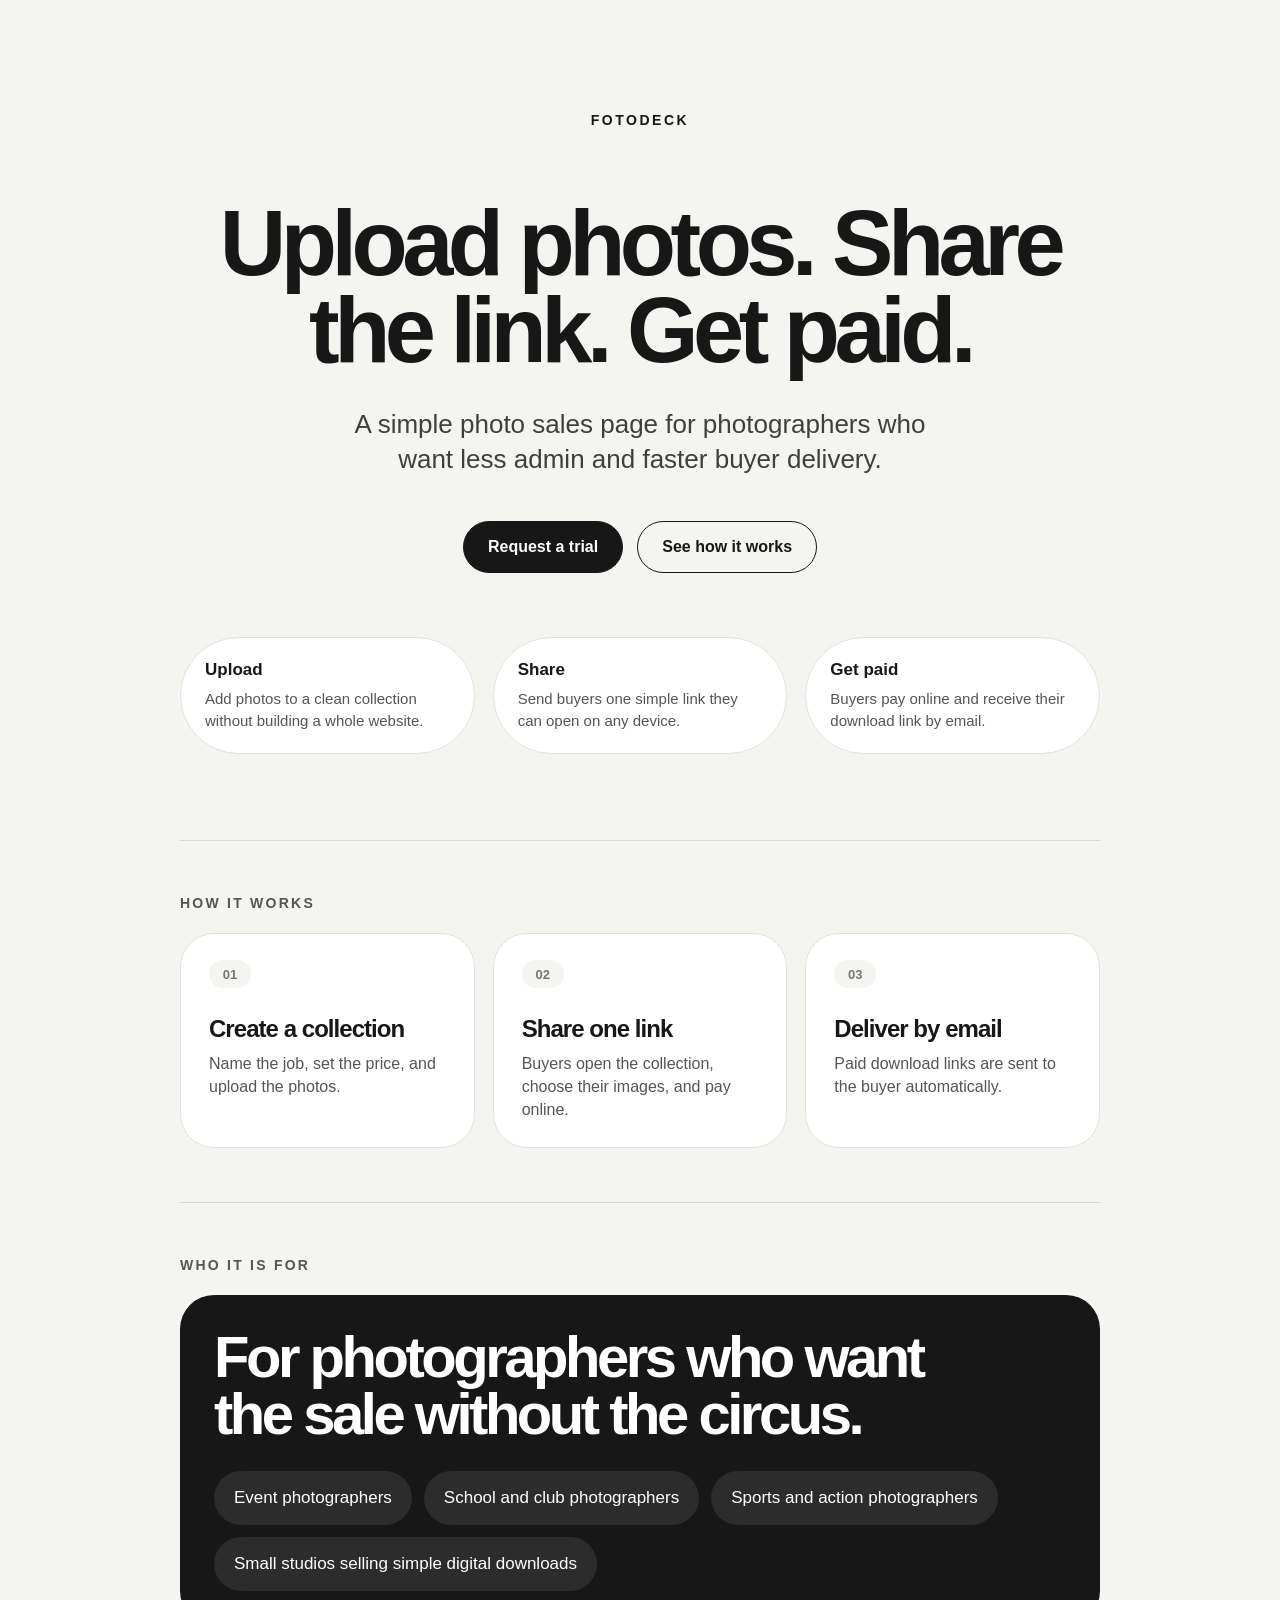
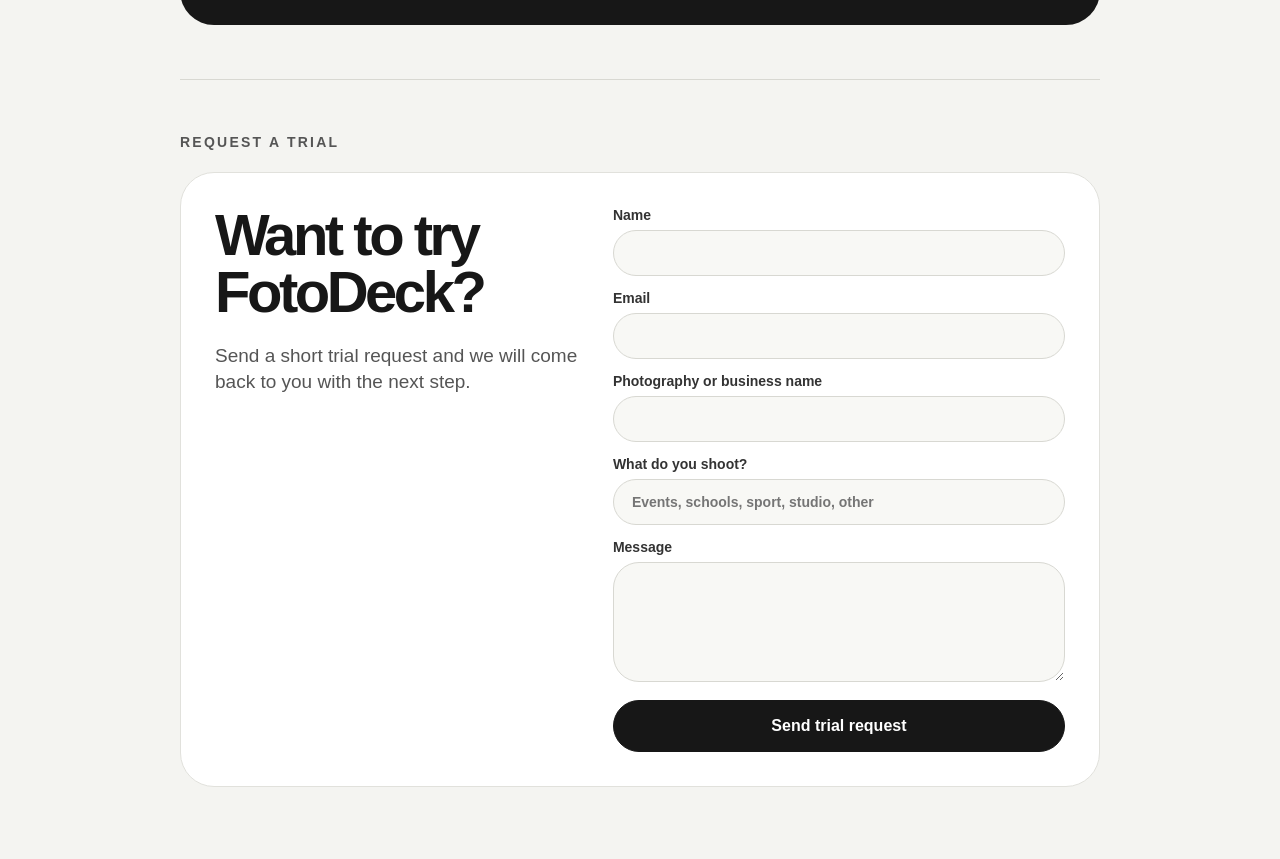
==== index.html @ 97295bd5 "Add trial request form handler" ====
<!-- START FOTODECK COMMERCIAL INDEX -->
<!DOCTYPE html>
<html lang="en">
<head>
  <meta charset="UTF-8">
  <meta name="viewport" content="width=device-width, initial-scale=1.0">
  <title>FotoDeck Commercial</title>
  <link rel="stylesheet" href="styles.css">
</head>
<body>
  <main class="page">
    <section class="hero">
      <p class="brand">FOTODECK</p>

      <h1>Upload photos. Share the link. Get paid.</h1>

      <p class="subline">
        A simple photo sales page for photographers who want less admin and faster buyer delivery.
      </p>

      <div class="actions">
        <a class="button" href="#trial">Request a trial</a>
        <a class="button secondary" href="#how">See how it works</a>
      </div>

      <div class="proof">
        <div class="proof-card">
          <strong>Upload</strong>
          <span>Add photos to a clean collection without building a whole website.</span>
        </div>

        <div class="proof-card">
          <strong>Share</strong>
          <span>Send buyers one simple link they can open on any device.</span>
        </div>

        <div class="proof-card">
          <strong>Get paid</strong>
          <span>Buyers pay online and receive their download link by email.</span>
        </div>
      </div>
    </section>

    <section class="how" id="how">
      <p class="section-label">How it works</p>

      <div class="steps">
        <div class="step">
          <span>01</span>
          <h2>Create a collection</h2>
          <p>Name the job, set the price, and upload the photos.</p>
        </div>

        <div class="step">
          <span>02</span>
          <h2>Share one link</h2>
          <p>Buyers open the collection, choose their images, and pay online.</p>
        </div>

        <div class="step">
          <span>03</span>
          <h2>Deliver by email</h2>
          <p>Paid download links are sent to the buyer automatically.</p>
        </div>
      </div>
    </section>

    <section class="fit">
      <p class="section-label">Who it is for</p>

      <div class="fit-panel">
        <h2>For photographers who want the sale without the circus.</h2>

        <div class="fit-list">
          <p>Event photographers</p>
          <p>School and club photographers</p>
          <p>Sports and action photographers</p>
          <p>Small studios selling simple digital downloads</p>
        </div>
      </div>
    </section>

    <section class="trial" id="trial">
      <p class="section-label">Request a trial</p>

      <div class="trial-panel">
        <div class="trial-copy">
          <h2>Want to try FotoDeck?</h2>
          <p>
            Send a short trial request and we will come back to you with the next step.
          </p>
        </div>

        <form class="trial-form" action="/api/trial" method="post">
          <label>
            Name
            <input type="text" name="name" required>
          </label>

          <label>
            Email
            <input type="email" name="email" required>
          </label>

          <label>
            Photography or business name
            <input type="text" name="business">
          </label>

          <label>
            What do you shoot?
            <input type="text" name="shoots" placeholder="Events, schools, sport, studio, other">
          </label>

          <label>
            Message
            <textarea name="message" rows="4"></textarea>
          </label>

          <button type="submit">Send trial request</button>
        </form>
      </div>
    </section>
  </main>
</body>
</html>
<!-- END FOTODECK COMMERCIAL INDEX -->
---- styles.css ----
/* START FOTODECK COMMERCIAL STYLES */

* {
  box-sizing: border-box;
}

html {
  margin: 0;
  padding: 0;
  background: #f4f4f1;
  scroll-behavior: smooth;
}

body {
  margin: 0;
  min-height: 100vh;
  font-family: Arial, Helvetica, sans-serif;
  background: #f4f4f1;
  color: #171717;
}

.page {
  min-height: 100vh;
  padding: 48px 24px 72px;
}

.hero {
  width: 100%;
  max-width: 920px;
  margin: 0 auto;
  text-align: center;
  padding: 64px 0 86px;
}

.brand {
  margin: 0 0 72px;
  font-size: 14px;
  font-weight: 700;
  letter-spacing: 0.18em;
  text-transform: uppercase;
}

h1 {
  margin: 0;
  font-size: clamp(48px, 8vw, 92px);
  line-height: 0.95;
  font-weight: 700;
  letter-spacing: -0.06em;
}

.subline {
  max-width: 620px;
  margin: 32px auto 0;
  font-size: clamp(19px, 2.5vw, 26px);
  line-height: 1.35;
  color: #3f3f3f;
}

.actions {
  margin-top: 44px;
  display: flex;
  justify-content: center;
  gap: 14px;
  flex-wrap: wrap;
}

.button {
  display: inline-flex;
  align-items: center;
  justify-content: center;
  min-height: 52px;
  padding: 0 24px;
  border-radius: 999px;
  border: 1px solid #171717;
  background: #171717;
  color: #ffffff;
  font-size: 16px;
  font-weight: 700;
  text-decoration: none;
}

.button.secondary {
  background: transparent;
  color: #171717;
}

.proof {
  margin-top: 64px;
  display: grid;
  grid-template-columns: repeat(3, 1fr);
  gap: 18px;
  text-align: left;
}

.proof-card {
  padding: 22px 24px;
  border-radius: 999px;
  background: #ffffff;
  border: 1px solid #e1e1dc;
}

.proof-card strong {
  display: block;
  margin-bottom: 8px;
  font-size: 17px;
}

.proof-card span {
  display: block;
  font-size: 15px;
  line-height: 1.45;
  color: #555555;
}

.how,
.fit,
.trial {
  width: 100%;
  max-width: 920px;
  margin: 0 auto;
  padding: 54px 0 0;
  border-top: 1px solid #d8d8d2;
}

.fit,
.trial {
  margin-top: 54px;
}

.section-label {
  margin: 0 0 22px;
  font-size: 14px;
  font-weight: 700;
  letter-spacing: 0.16em;
  text-transform: uppercase;
  color: #555555;
}

.steps {
  display: grid;
  grid-template-columns: repeat(3, 1fr);
  gap: 18px;
}

.step {
  padding: 26px 28px;
  border-radius: 34px;
  background: #ffffff;
  border: 1px solid #e1e1dc;
}

.step span {
  display: inline-flex;
  align-items: center;
  justify-content: center;
  min-width: 42px;
  height: 28px;
  margin-bottom: 28px;
  border-radius: 999px;
  background: #f4f4f1;
  font-size: 13px;
  font-weight: 700;
  color: #777777;
}

.step h2 {
  margin: 0 0 10px;
  font-size: 24px;
  line-height: 1.05;
  letter-spacing: -0.04em;
}

.step p {
  margin: 0;
  font-size: 16px;
  line-height: 1.45;
  color: #555555;
}

.fit-panel {
  padding: 34px;
  border-radius: 34px;
  background: #171717;
  color: #ffffff;
}

.fit-panel h2 {
  max-width: 720px;
  margin: 0 0 28px;
  font-size: clamp(34px, 5vw, 58px);
  line-height: 0.98;
  letter-spacing: -0.06em;
}

.fit-list {
  display: flex;
  flex-wrap: wrap;
  gap: 12px;
}

.fit-list p {
  margin: 0;
  padding: 16px 20px;
  border-radius: 999px;
  background: rgba(255, 255, 255, 0.09);
  font-size: 17px;
  line-height: 1.3;
}

.trial-panel {
  display: grid;
  grid-template-columns: 0.9fr 1.1fr;
  gap: 28px;
  padding: 34px;
  border-radius: 34px;
  background: #ffffff;
  border: 1px solid #e1e1dc;
}

.trial-copy h2 {
  margin: 0;
  font-size: clamp(34px, 5vw, 58px);
  line-height: 0.98;
  letter-spacing: -0.06em;
}

.trial-copy p {
  margin: 22px 0 0;
  font-size: 19px;
  line-height: 1.4;
  color: #555555;
}

.trial-form {
  display: grid;
  gap: 14px;
}

.trial-form label {
  display: grid;
  gap: 7px;
  font-size: 14px;
  font-weight: 700;
  color: #333333;
}

.trial-form input,
.trial-form textarea {
  width: 100%;
  border: 1px solid #d8d8d2;
  border-radius: 999px;
  padding: 14px 18px;
  font: inherit;
  background: #f8f8f5;
  color: #171717;
}

.trial-form textarea {
  min-height: 120px;
  border-radius: 26px;
  resize: vertical;
}

.trial-form button {
  min-height: 52px;
  margin-top: 4px;
  border: 1px solid #171717;
  border-radius: 999px;
  background: #171717;
  color: #ffffff;
  font: inherit;
  font-size: 16px;
  font-weight: 700;
  cursor: pointer;
}

@media (max-width: 760px) {
  .page {
    padding: 34px 18px 54px;
  }

  .hero {
    text-align: left;
    padding: 28px 0 58px;
  }

  .brand {
    margin-bottom: 64px;
  }

  .subline {
    margin-left: 0;
    margin-right: 0;
  }

  .actions {
    justify-content: flex-start;
  }

  .button {
    width: 100%;
  }

  .proof {
    grid-template-columns: 1fr;
    margin-top: 42px;
  }

  .proof-card {
    border-radius: 30px;
  }

  .how,
  .fit,
  .trial {
    padding-top: 40px;
  }

  .fit,
  .trial {
    margin-top: 40px;
  }

  .steps,
  .trial-panel {
    grid-template-columns: 1fr;
  }

  .fit-panel,
  .trial-panel {
    padding: 26px;
  }
}

/* END FOTODECK COMMERCIAL STYLES */
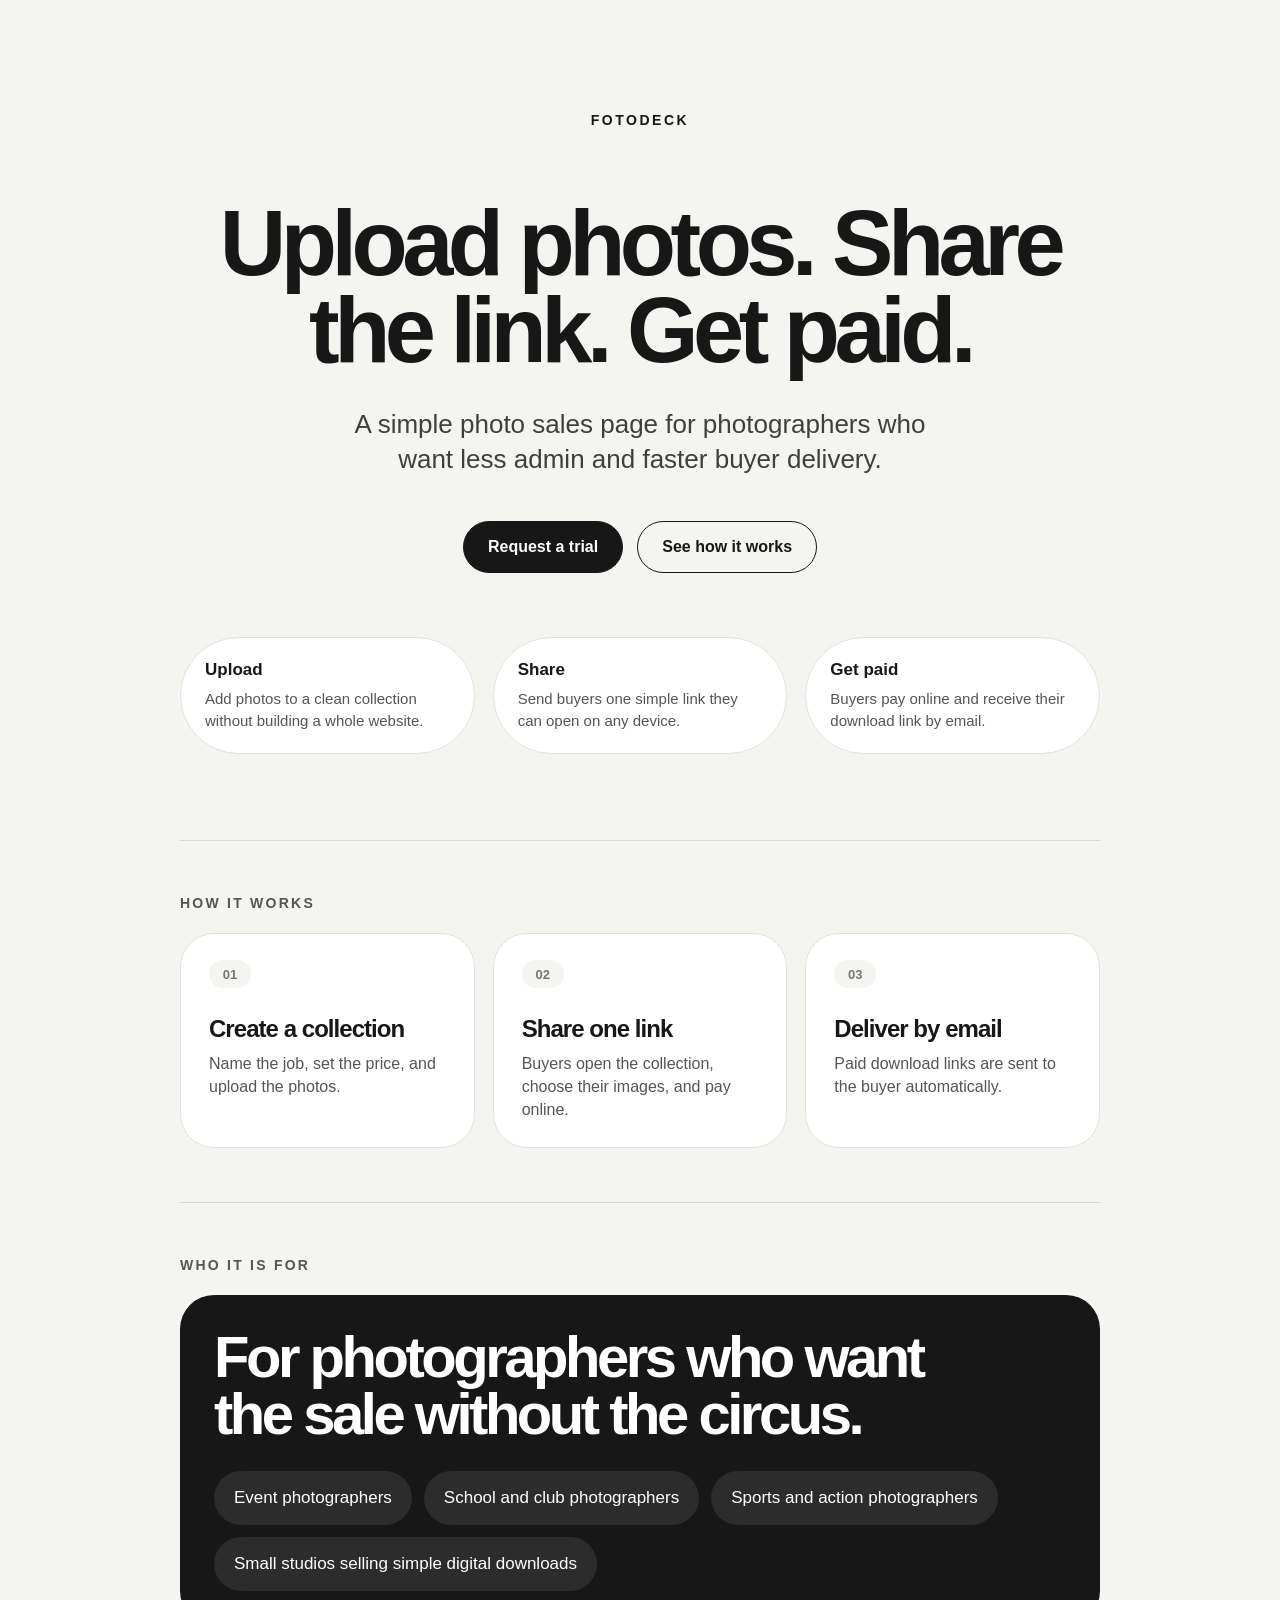
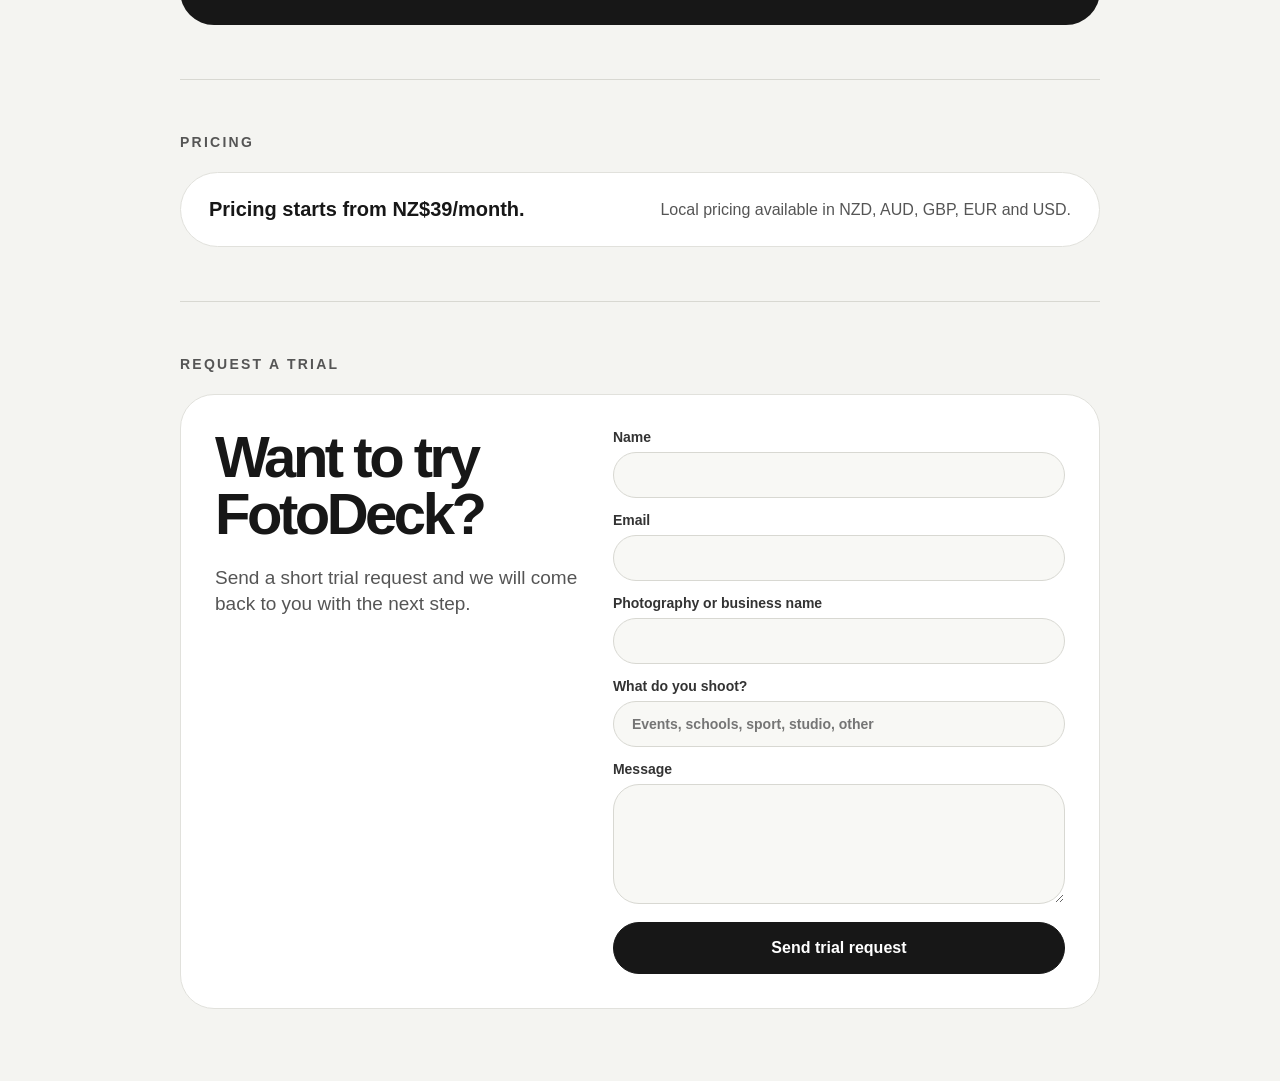
==== commit f0e26b32: "Add simple pricing line" ====
--- a/index.html
+++ b/index.html
@@ -80,6 +80,15 @@
       </div>
     </section>
 
+    <section class="pricing">
+      <p class="section-label">Pricing</p>
+
+      <div class="pricing-pill">
+        <strong>Pricing starts from NZ$39/month.</strong>
+        <span>Local pricing available in NZD, AUD, GBP, EUR and USD.</span>
+      </div>
+    </section>
+
     <section class="trial" id="trial">
       <p class="section-label">Request a trial</p>
 
--- a/styles.css
+++ b/styles.css
@@ -114,6 +114,7 @@
 
 .how,
 .fit,
+.pricing,
 .trial {
   width: 100%;
   max-width: 920px;
@@ -123,6 +124,7 @@
 }
 
 .fit,
+.pricing,
 .trial {
   margin-top: 54px;
 }
@@ -207,6 +209,29 @@
   line-height: 1.3;
 }
 
+.pricing-pill {
+  display: flex;
+  align-items: center;
+  justify-content: space-between;
+  gap: 18px;
+  padding: 24px 28px;
+  border-radius: 999px;
+  background: #ffffff;
+  border: 1px solid #e1e1dc;
+}
+
+.pricing-pill strong {
+  font-size: 20px;
+  line-height: 1.25;
+}
+
+.pricing-pill span {
+  font-size: 16px;
+  line-height: 1.35;
+  color: #555555;
+  text-align: right;
+}
+
 .trial-panel {
   display: grid;
   grid-template-columns: 0.9fr 1.1fr;
@@ -312,11 +337,13 @@
 
   .how,
   .fit,
+  .pricing,
   .trial {
     padding-top: 40px;
   }
 
   .fit,
+  .pricing,
   .trial {
     margin-top: 40px;
   }
@@ -330,6 +357,16 @@
   .trial-panel {
     padding: 26px;
   }
+
+  .pricing-pill {
+    align-items: flex-start;
+    flex-direction: column;
+    border-radius: 30px;
+  }
+
+  .pricing-pill span {
+    text-align: left;
+  }
 }
 
 /* END FOTODECK COMMERCIAL STYLES */
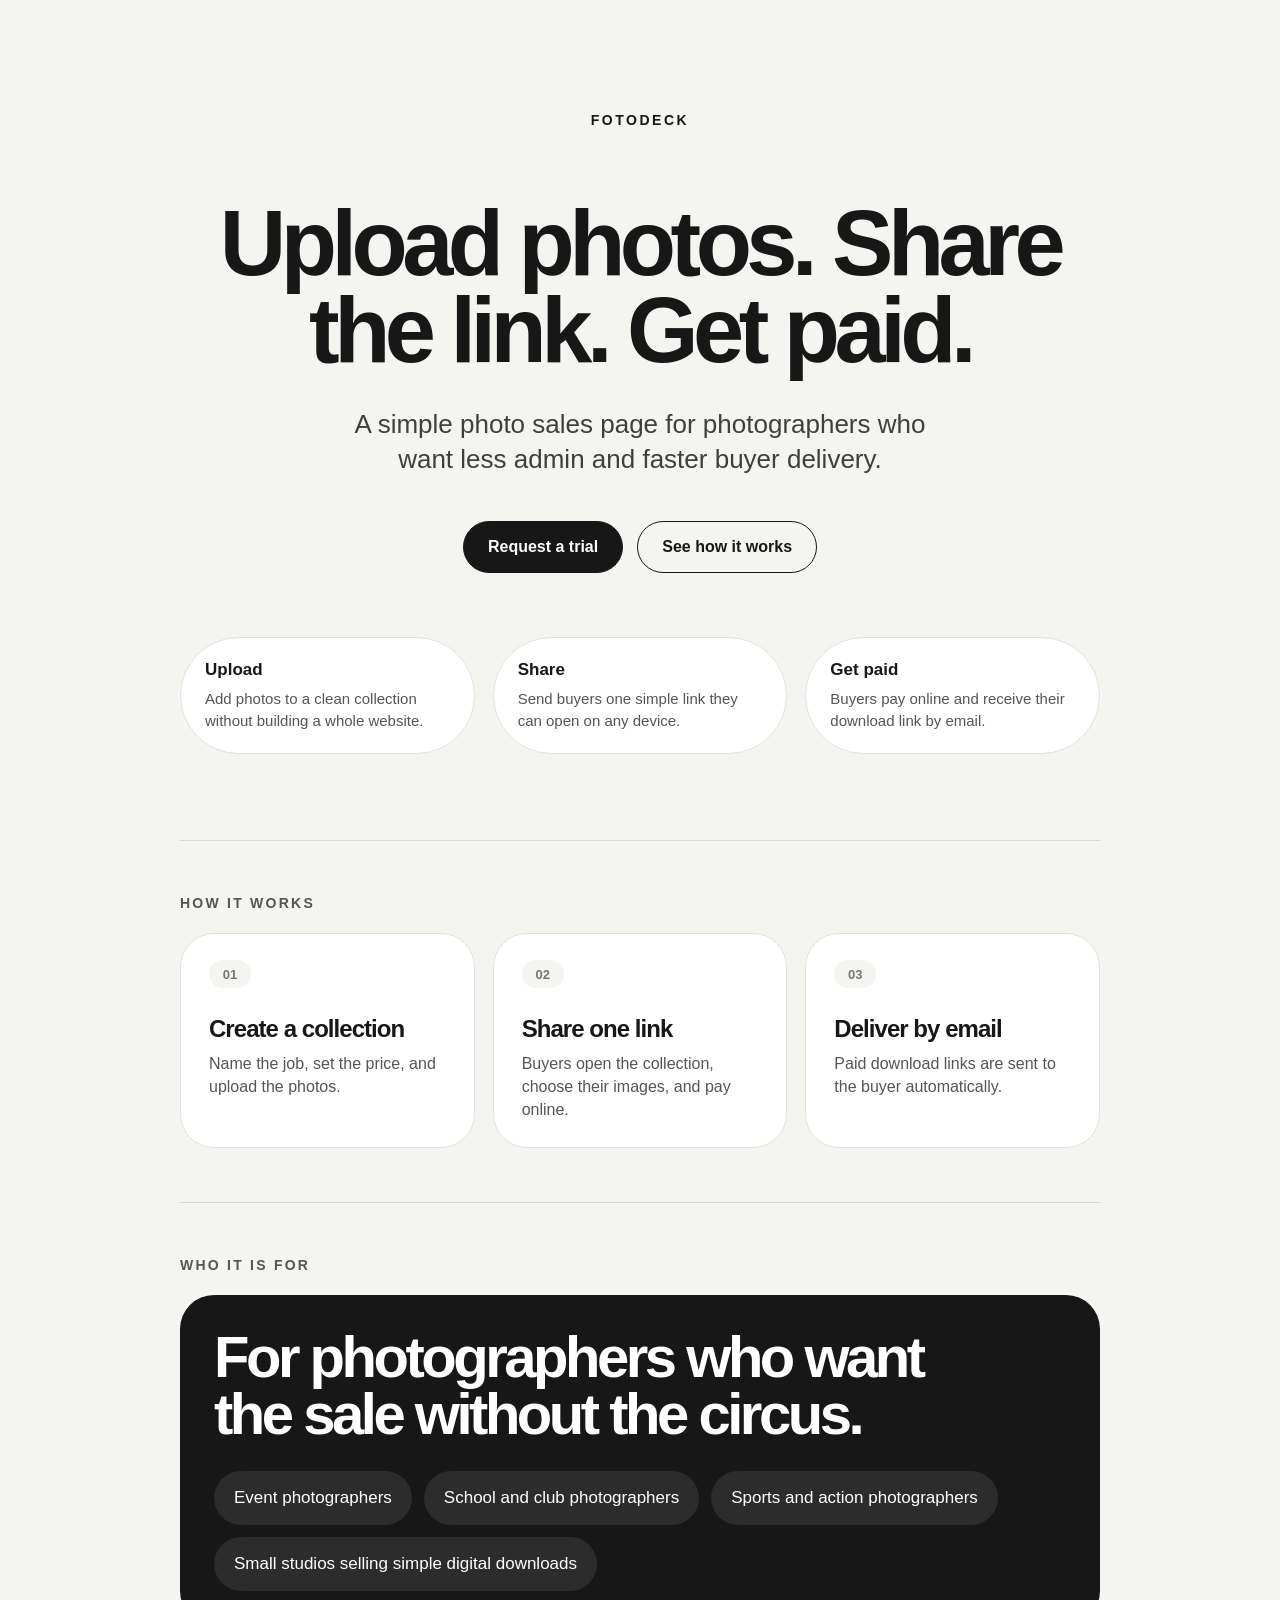
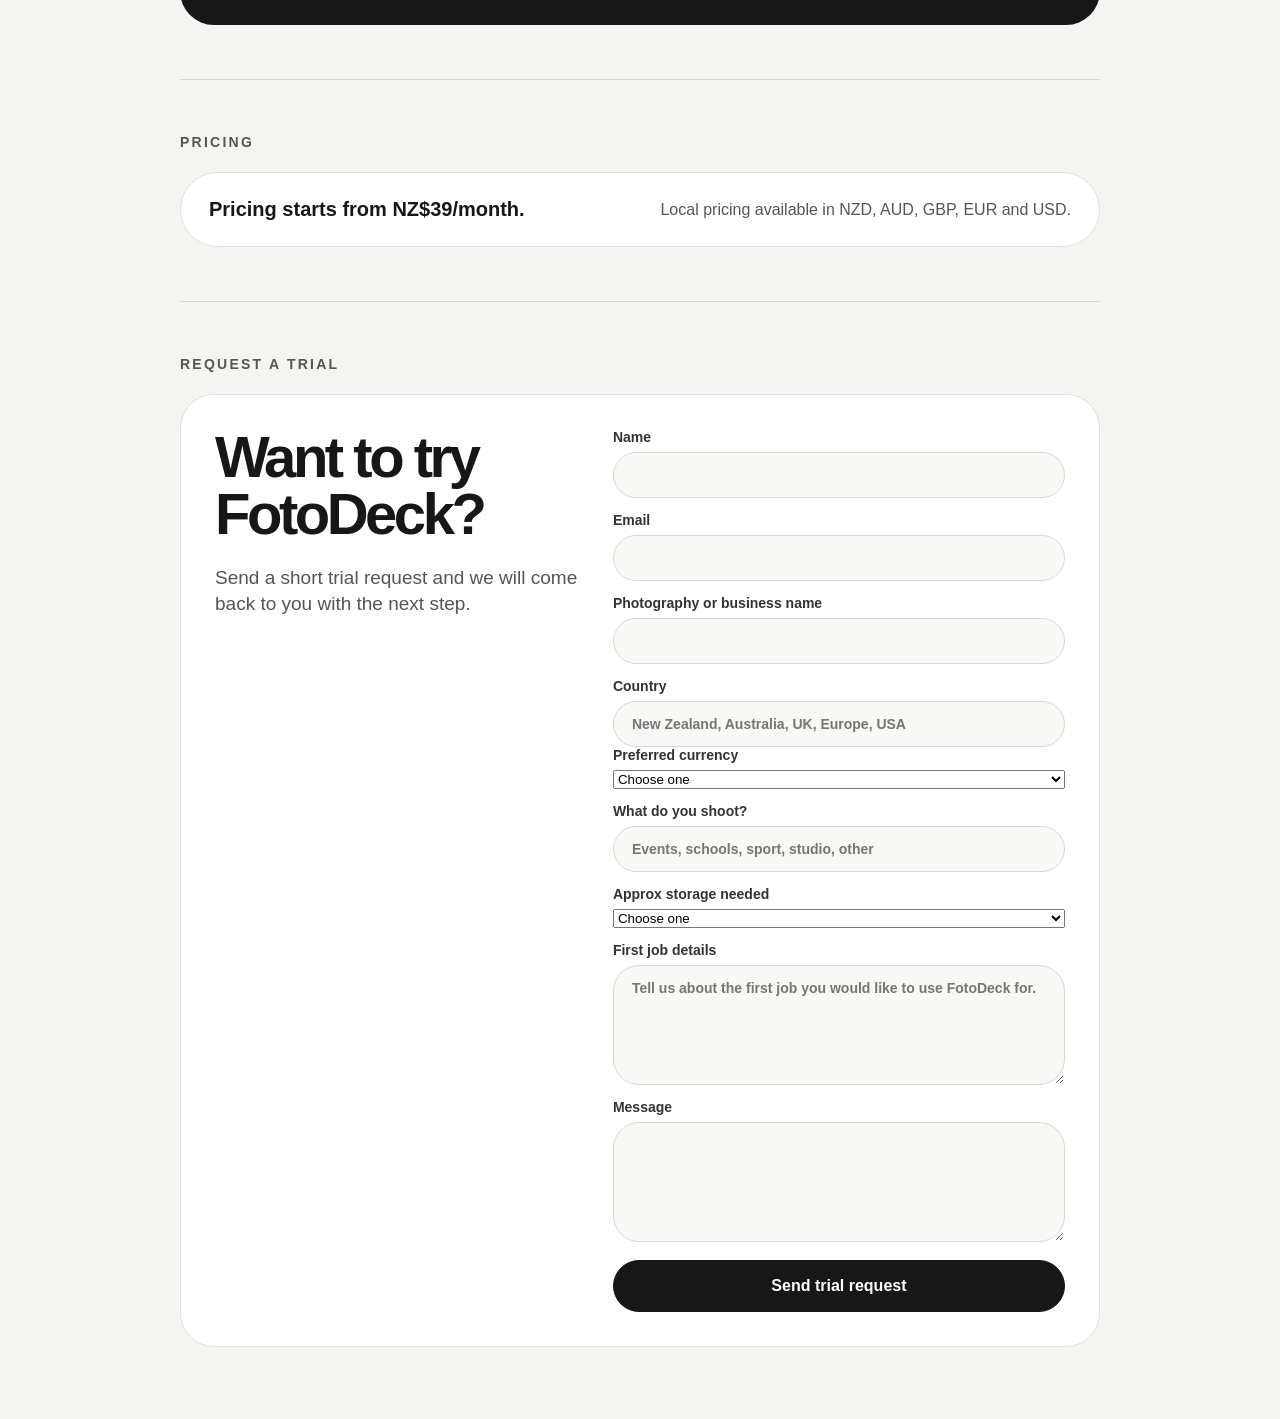
==== commit bf0d0882: "Expand trial request details" ====
--- a/index.html
+++ b/index.html
@@ -116,9 +116,43 @@
             <input type="text" name="business">
           </label>
 
+          <div class="form-row">
+            <label>
+              Country
+              <input type="text" name="country" placeholder="New Zealand, Australia, UK, Europe, USA">
+            </label>
+
+            <label>
+              Preferred currency
+              <select name="currency">
+                <option value="">Choose one</option>
+                <option value="NZD">NZD</option>
+                <option value="AUD">AUD</option>
+                <option value="GBP">GBP</option>
+                <option value="EUR">EUR</option>
+                <option value="USD">USD</option>
+              </select>
+            </label>
+          </div>
+
           <label>
             What do you shoot?
             <input type="text" name="shoots" placeholder="Events, schools, sport, studio, other">
+          </label>
+
+          <label>
+            Approx storage needed
+            <select name="storage">
+              <option value="">Choose one</option>
+              <option value="Under 100 GB">Under 100 GB</option>
+              <option value="100 GB to 1 TB">100 GB to 1 TB</option>
+              <option value="Not sure yet">Not sure yet</option>
+            </select>
+          </label>
+
+          <label>
+            First job details
+            <textarea name="job" rows="4" placeholder="Tell us about the first job you would like to use FotoDeck for."></textarea>
           </label>
 
           <label>
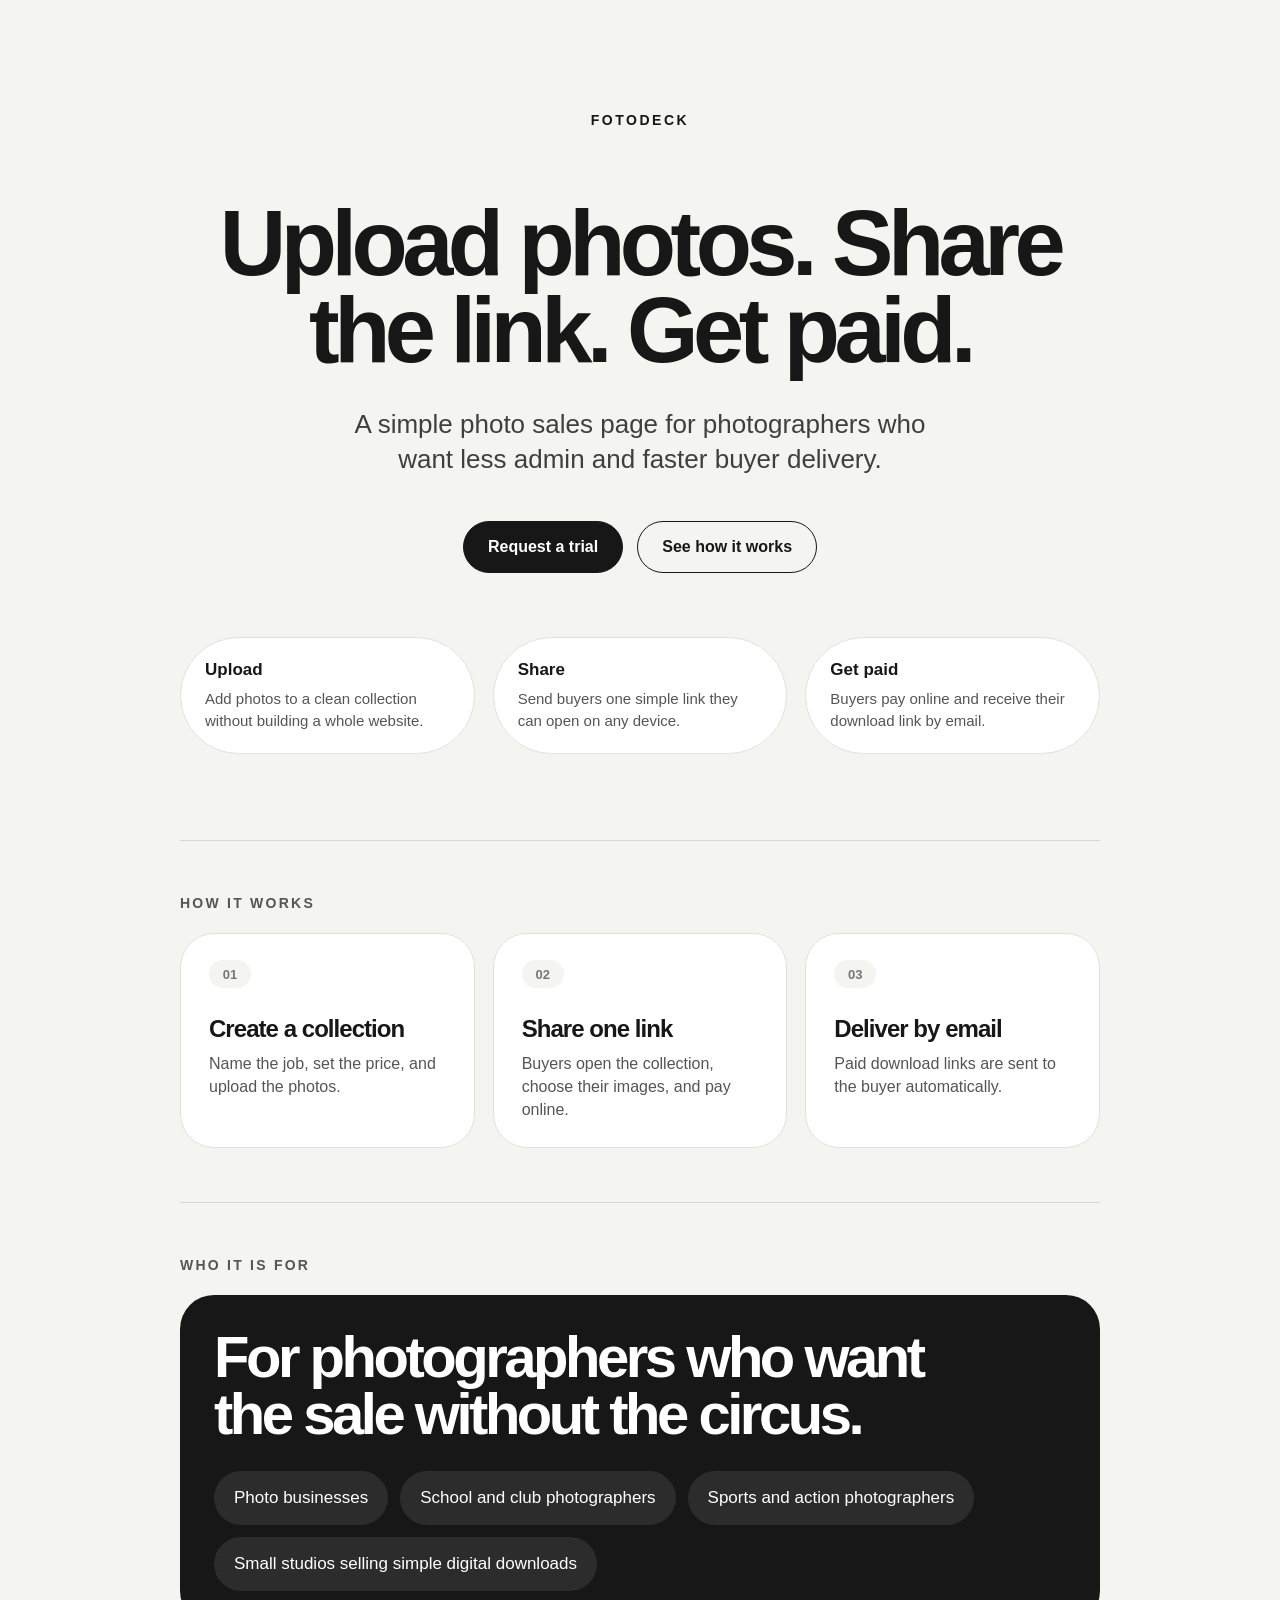
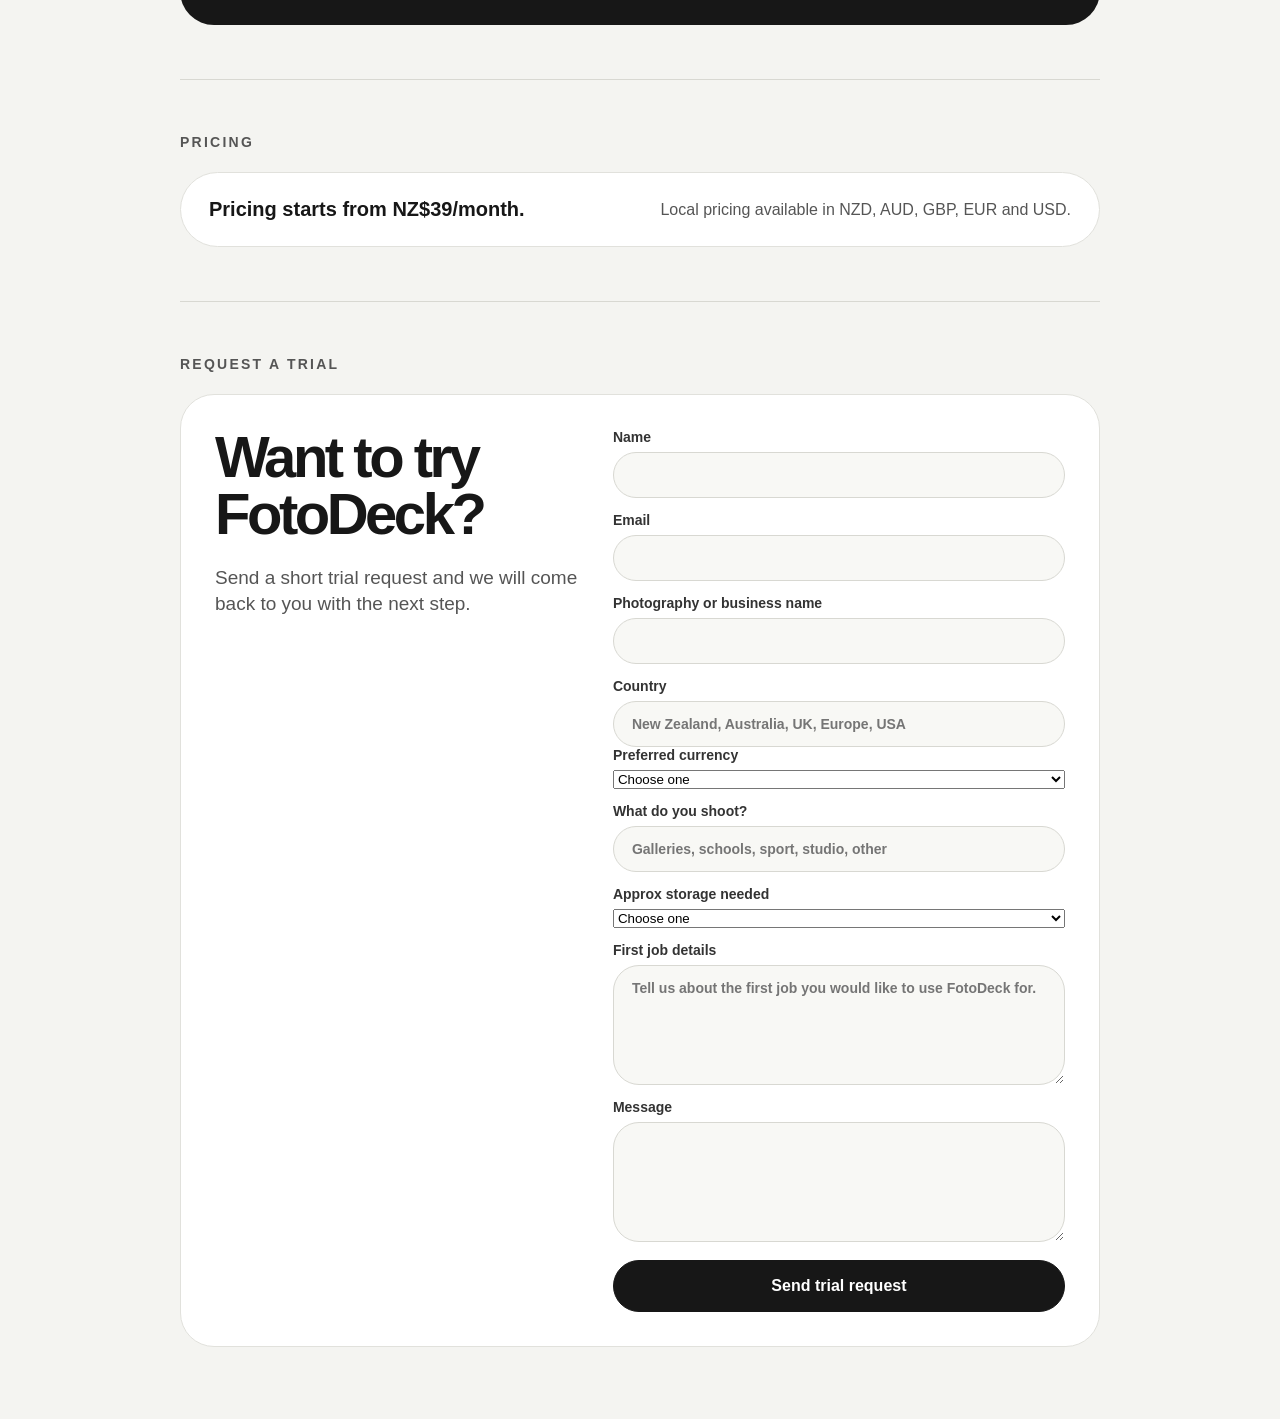
==== commit 99db6584: "Update commercial root audience wording" ====
--- a/index.html
+++ b/index.html
@@ -72,7 +72,7 @@
         <h2>For photographers who want the sale without the circus.</h2>
 
         <div class="fit-list">
-          <p>Event photographers</p>
+          <p>Photo businesses</p>
           <p>School and club photographers</p>
           <p>Sports and action photographers</p>
           <p>Small studios selling simple digital downloads</p>
@@ -137,7 +137,7 @@
 
           <label>
             What do you shoot?
-            <input type="text" name="shoots" placeholder="Events, schools, sport, studio, other">
+            <input type="text" name="shoots" placeholder="Galleries, schools, sport, studio, other">
           </label>
 
           <label>
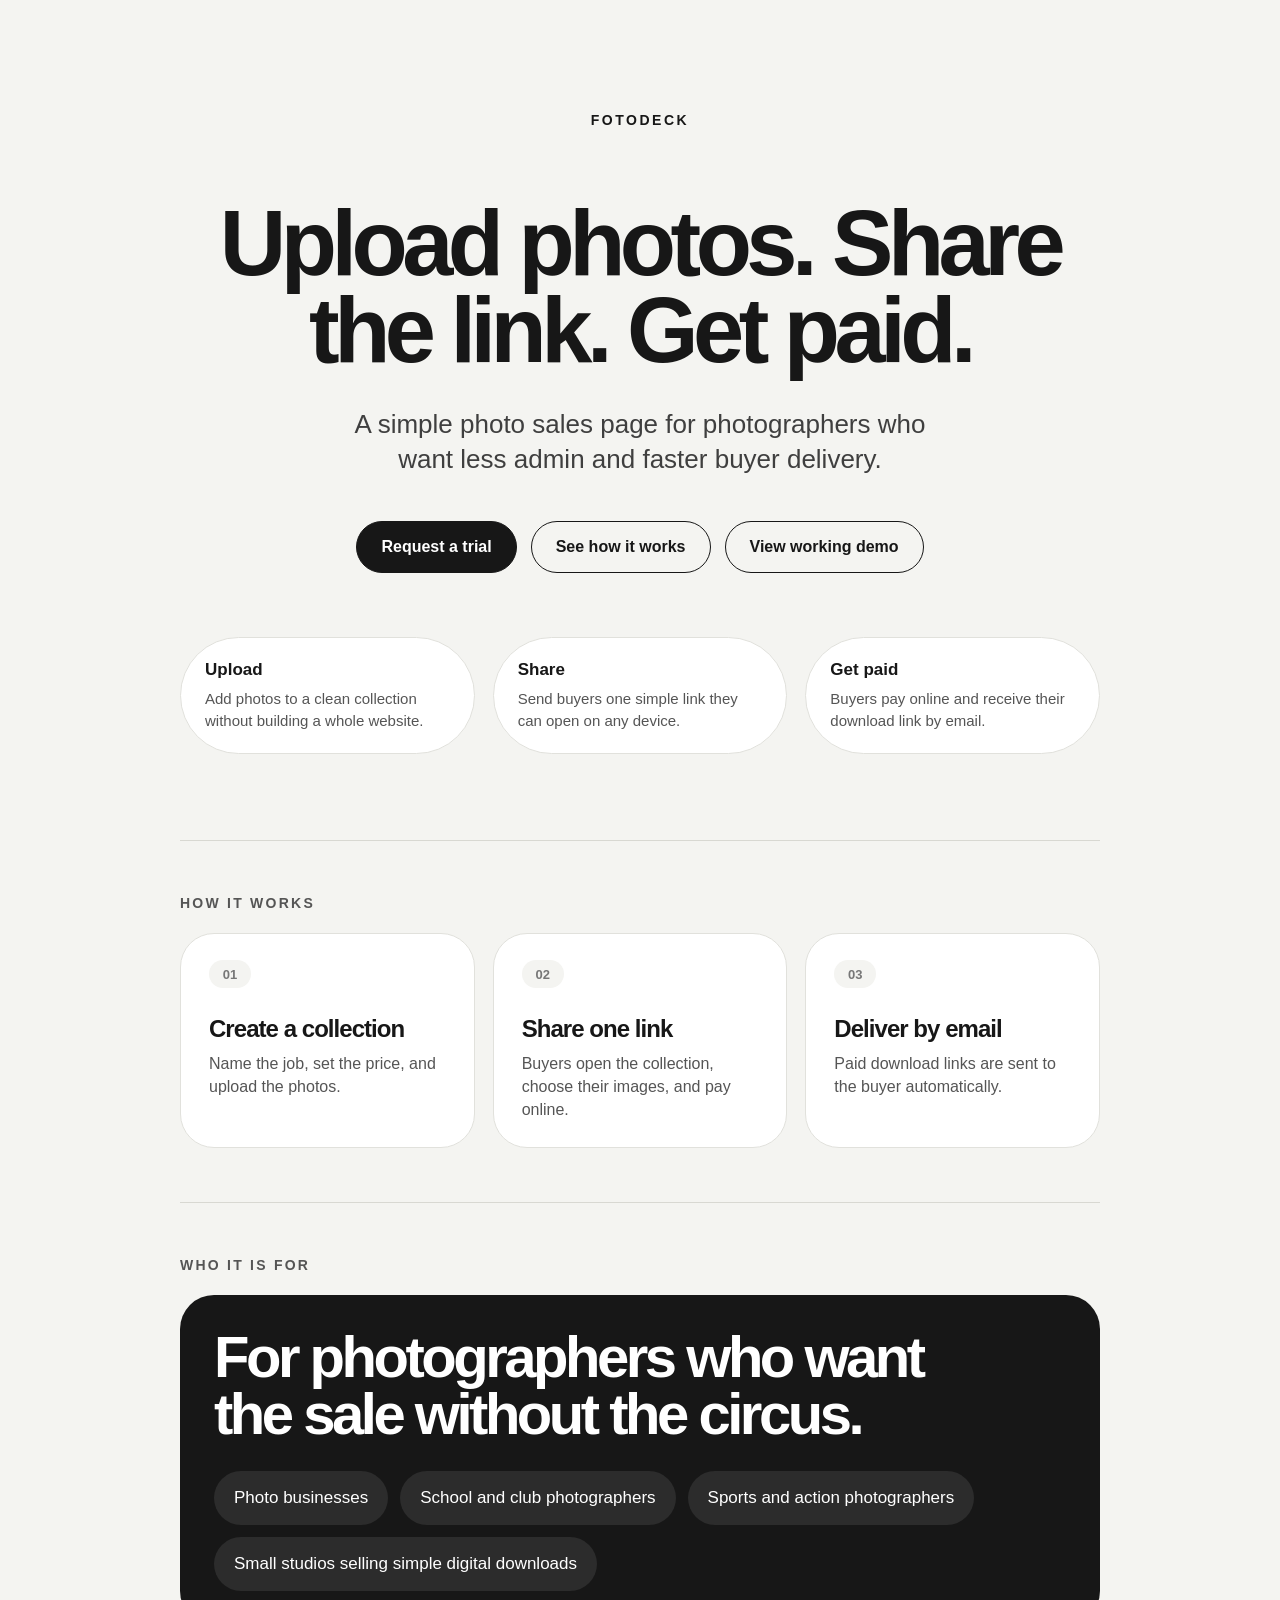
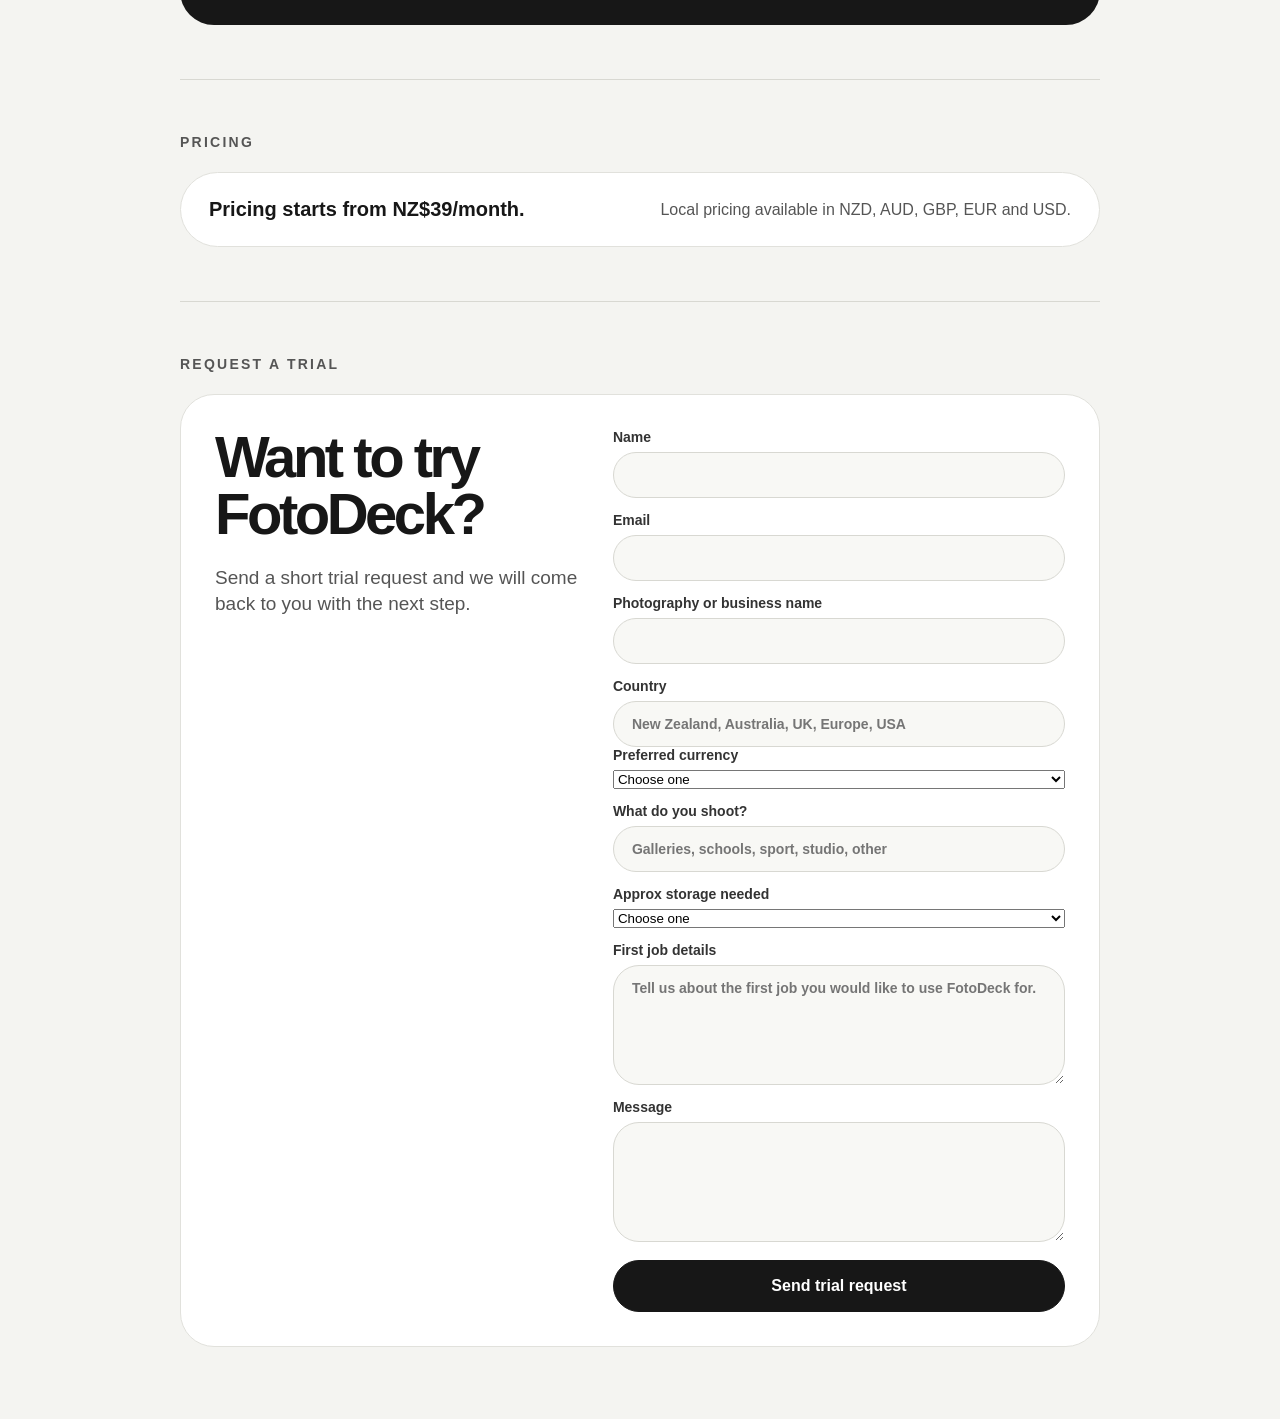
==== commit 5aab3960: "Add working demo link to commercial landing page" ====
--- a/index.html
+++ b/index.html
@@ -21,6 +21,7 @@
       <div class="actions">
         <a class="button" href="#trial">Request a trial</a>
         <a class="button secondary" href="#how">See how it works</a>
+        <a class="button secondary" href="/app/admin">View working demo</a>
       </div>
 
       <div class="proof">
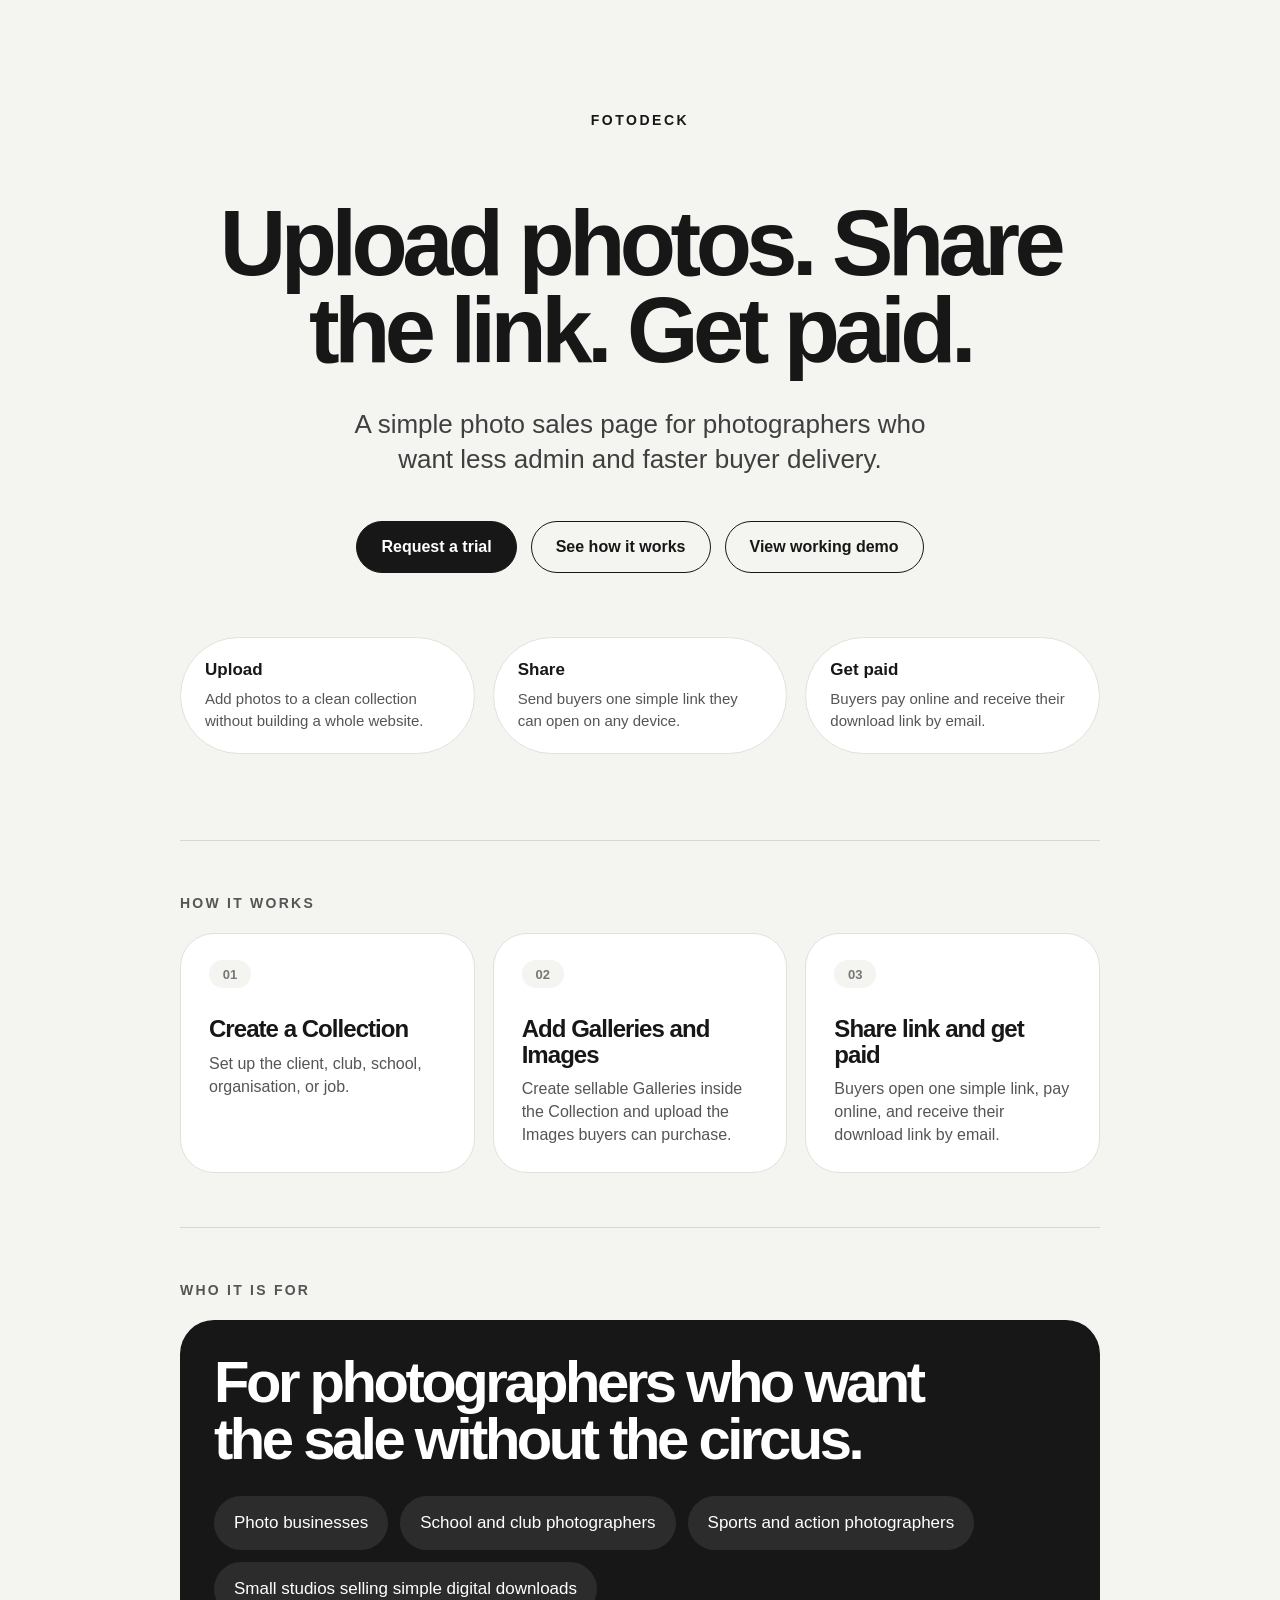
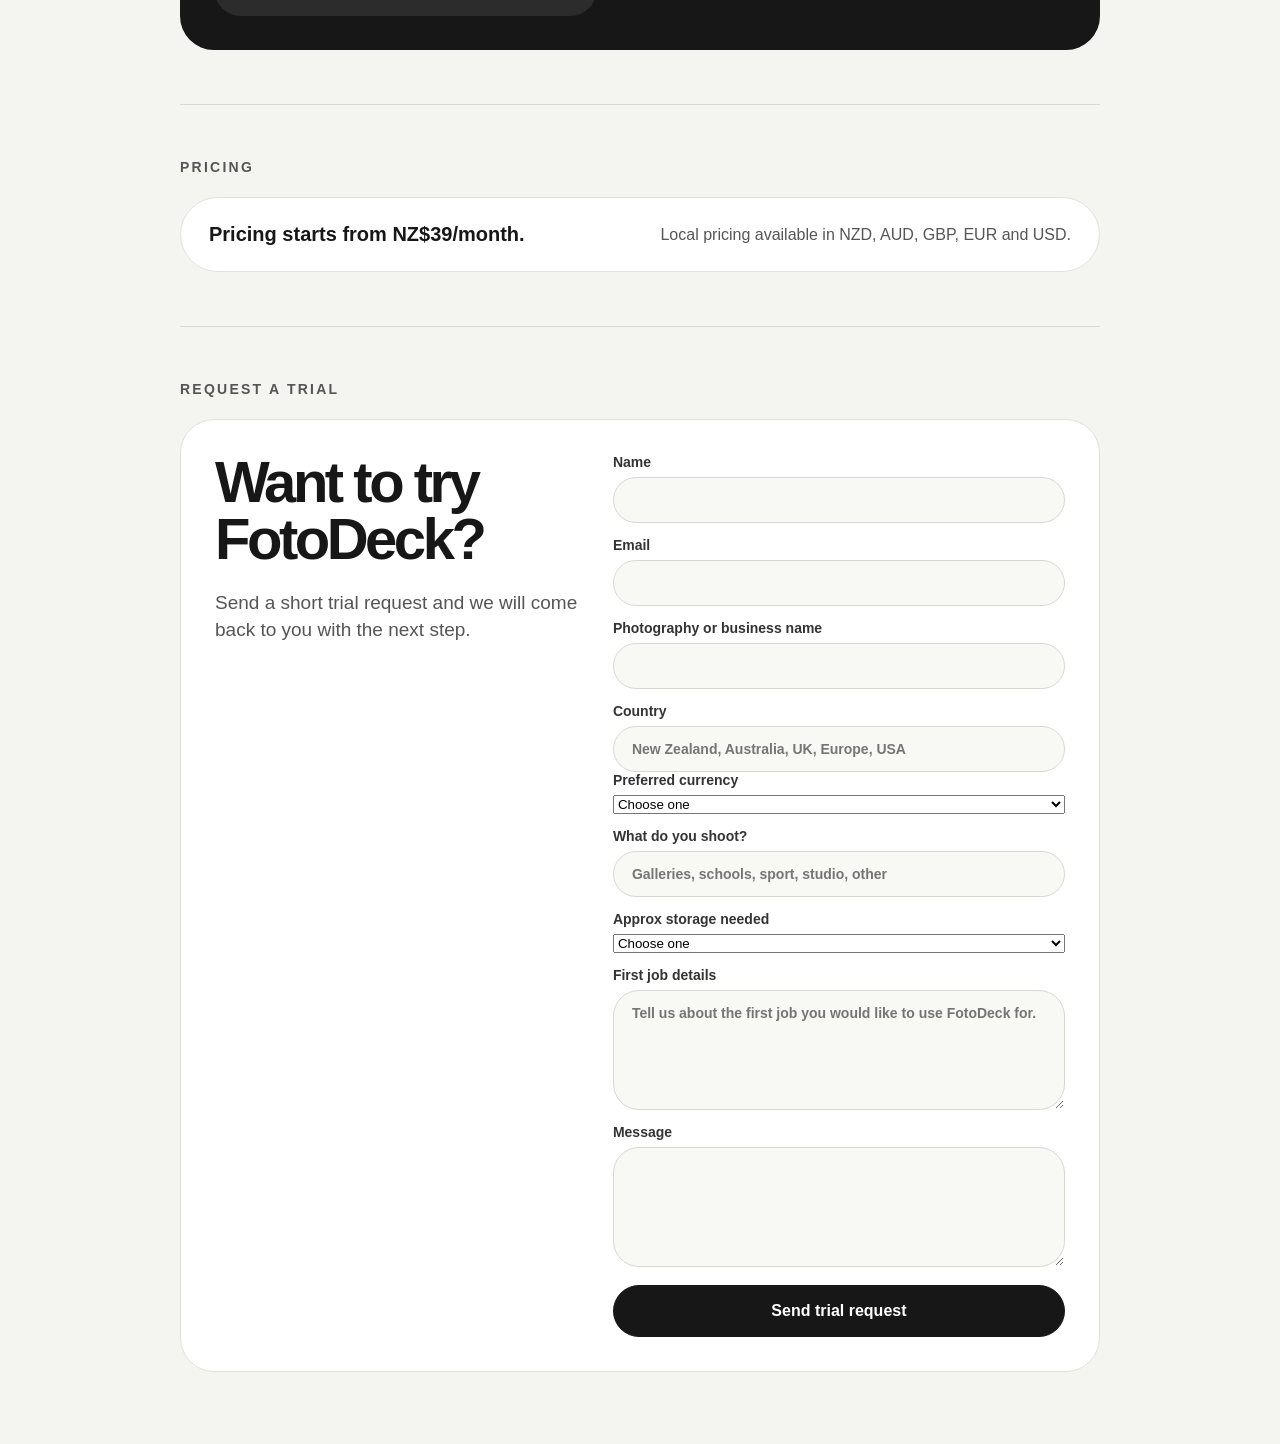
==== commit 18ff7cca: "Clarify commercial how it works steps" ====
--- a/index.html
+++ b/index.html
@@ -48,20 +48,20 @@
       <div class="steps">
         <div class="step">
           <span>01</span>
-          <h2>Create a collection</h2>
-          <p>Name the job, set the price, and upload the photos.</p>
+          <h2>Create a Collection</h2>
+          <p>Set up the client, club, school, organisation, or job.</p>
         </div>
 
         <div class="step">
           <span>02</span>
-          <h2>Share one link</h2>
-          <p>Buyers open the collection, choose their images, and pay online.</p>
+          <h2>Add Galleries and Images</h2>
+          <p>Create sellable Galleries inside the Collection and upload the Images buyers can purchase.</p>
         </div>
 
         <div class="step">
           <span>03</span>
-          <h2>Deliver by email</h2>
-          <p>Paid download links are sent to the buyer automatically.</p>
+          <h2>Share link and get paid</h2>
+          <p>Buyers open one simple link, pay online, and receive their download link by email.</p>
         </div>
       </div>
     </section>
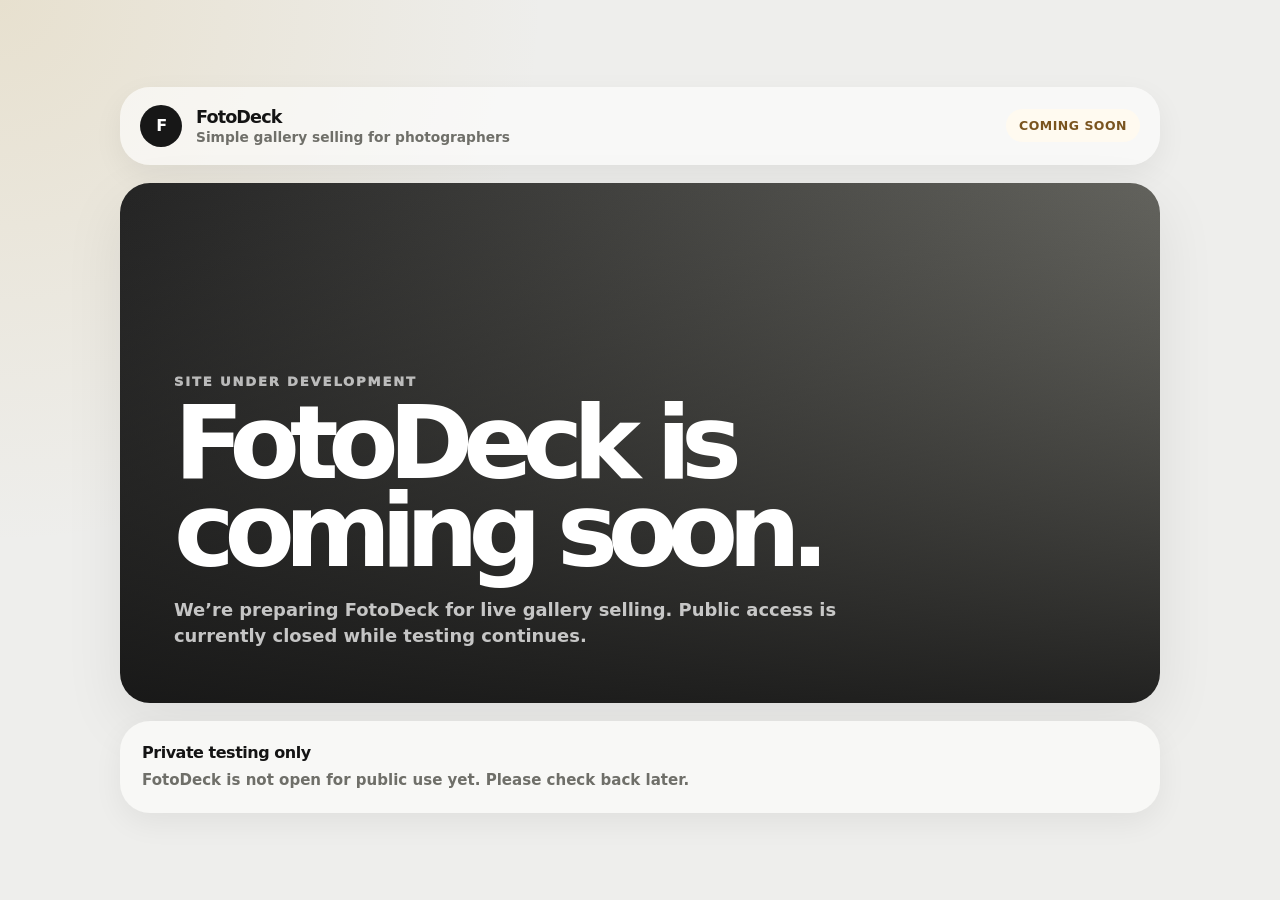
==== commit a58a3343: "Add commercial holding page" ====
--- a/index.html
+++ b/index.html
@@ -1,171 +1,215 @@
-<!-- START FOTODECK COMMERCIAL INDEX -->
-<!DOCTYPE html>
+﻿<!doctype html>
 <html lang="en">
 <head>
-  <meta charset="UTF-8">
-  <meta name="viewport" content="width=device-width, initial-scale=1.0">
-  <title>FotoDeck Commercial</title>
-  <link rel="stylesheet" href="styles.css">
+  <meta charset="utf-8">
+  <meta name="viewport" content="width=device-width, initial-scale=1">
+  <title>FotoDeck — Coming Soon</title>
+
+  <style>
+    :root {
+      --page: #eeeeec;
+      --panel: #f8f8f6;
+      --white: #ffffff;
+      --ink: #141414;
+      --muted: #6f6f69;
+      --dark: #171717;
+      --gold: #c8a24a;
+      --radius-lg: 30px;
+      --radius-md: 22px;
+      --shadow: 0 20px 60px rgba(20, 20, 20, 0.08);
+      --shadow-soft: 0 10px 30px rgba(20, 20, 20, 0.06);
+    }
+
+    * {
+      box-sizing: border-box;
+    }
+
+    body {
+      margin: 0;
+      min-height: 100vh;
+      background:
+        radial-gradient(circle at top left, rgba(200, 162, 74, 0.18), transparent 34rem),
+        var(--page);
+      color: var(--ink);
+      font-family: Inter, ui-sans-serif, system-ui, -apple-system, BlinkMacSystemFont, "Segoe UI", sans-serif;
+    }
+
+    .page {
+      min-height: 100vh;
+      padding: 22px;
+      display: grid;
+      place-items: center;
+    }
+
+    .shell {
+      width: min(1040px, 100%);
+      display: grid;
+      gap: 18px;
+    }
+
+    .topbar {
+      display: flex;
+      justify-content: space-between;
+      align-items: center;
+      gap: 18px;
+      padding: 18px 20px;
+      border-radius: var(--radius-lg);
+      background: rgba(255, 255, 255, 0.62);
+      box-shadow: var(--shadow-soft);
+    }
+
+    .brand {
+      display: flex;
+      align-items: center;
+      gap: 14px;
+    }
+
+    .brand-mark {
+      width: 42px;
+      height: 42px;
+      display: grid;
+      place-items: center;
+      border-radius: 50%;
+      background: var(--dark);
+      color: #ffffff;
+      font-weight: 900;
+      letter-spacing: -0.08em;
+    }
+
+    .brand strong {
+      display: block;
+      font-size: 1.1rem;
+      letter-spacing: -0.05em;
+    }
+
+    .brand span {
+      display: block;
+      margin-top: 2px;
+      color: var(--muted);
+      font-size: 0.86rem;
+      font-weight: 750;
+    }
+
+    .status-pill {
+      border-radius: 999px;
+      padding: 9px 13px;
+      background: #fffaf0;
+      color: #7a541f;
+      font-size: 0.78rem;
+      font-weight: 900;
+      letter-spacing: 0.04em;
+      text-transform: uppercase;
+    }
+
+    .hero {
+      min-height: 520px;
+      display: grid;
+      align-content: end;
+      border-radius: var(--radius-lg);
+      padding: clamp(26px, 5vw, 54px);
+      color: #ffffff;
+      box-shadow: var(--shadow);
+      background:
+        linear-gradient(180deg, rgba(17, 17, 17, 0.08), rgba(17, 17, 17, 0.86)),
+        linear-gradient(135deg, #262626, #8b8b82);
+      overflow: hidden;
+    }
+
+    .eyebrow {
+      margin: 0 0 10px;
+      color: rgba(255, 255, 255, 0.68);
+      font-size: 0.82rem;
+      font-weight: 950;
+      text-transform: uppercase;
+      letter-spacing: 0.14em;
+    }
+
+    h1 {
+      margin: 0;
+      max-width: 860px;
+      font-size: clamp(3rem, 8vw, 7rem);
+      line-height: 0.86;
+      letter-spacing: -0.1em;
+    }
+
+    .copy {
+      max-width: 680px;
+      margin: 22px 0 0;
+      color: rgba(255, 255, 255, 0.74);
+      font-size: clamp(1rem, 1.4vw, 1.18rem);
+      line-height: 1.45;
+      font-weight: 750;
+    }
+
+    .message {
+      border-radius: var(--radius-lg);
+      background: var(--panel);
+      box-shadow: var(--shadow-soft);
+      padding: 22px;
+      display: grid;
+      gap: 8px;
+    }
+
+    .message strong {
+      font-size: 1rem;
+      letter-spacing: -0.03em;
+    }
+
+    .message p {
+      margin: 0;
+      color: var(--muted);
+      font-size: 0.94rem;
+      line-height: 1.45;
+      font-weight: 750;
+    }
+
+    @media (max-width: 640px) {
+      .page {
+        padding: 12px;
+      }
+
+      .topbar {
+        align-items: flex-start;
+        flex-direction: column;
+      }
+
+      .hero {
+        min-height: 460px;
+      }
+    }
+  </style>
 </head>
+
 <body>
   <main class="page">
-    <section class="hero">
-      <p class="brand">FOTODECK</p>
-
-      <h1>Upload photos. Share the link. Get paid.</h1>
-
-      <p class="subline">
-        A simple photo sales page for photographers who want less admin and faster buyer delivery.
-      </p>
-
-      <div class="actions">
-        <a class="button" href="#trial">Request a trial</a>
-        <a class="button secondary" href="#how">See how it works</a>
-        <a class="button secondary" href="/app/admin">View working demo</a>
-      </div>
-
-      <div class="proof">
-        <div class="proof-card">
-          <strong>Upload</strong>
-          <span>Add photos to a clean collection without building a whole website.</span>
+    <section class="shell">
+      <header class="topbar">
+        <div class="brand">
+          <div class="brand-mark">F</div>
+          <div>
+            <strong>FotoDeck</strong>
+            <span>Simple gallery selling for photographers</span>
+          </div>
         </div>
 
-        <div class="proof-card">
-          <strong>Share</strong>
-          <span>Send buyers one simple link they can open on any device.</span>
-        </div>
-
-        <div class="proof-card">
-          <strong>Get paid</strong>
-          <span>Buyers pay online and receive their download link by email.</span>
-        </div>
-      </div>
-    </section>
-
-    <section class="how" id="how">
-      <p class="section-label">How it works</p>
-
-      <div class="steps">
-        <div class="step">
-          <span>01</span>
-          <h2>Create a Collection</h2>
-          <p>Set up the client, club, school, organisation, or job.</p>
-        </div>
-
-        <div class="step">
-          <span>02</span>
-          <h2>Add Galleries and Images</h2>
-          <p>Create sellable Galleries inside the Collection and upload the Images buyers can purchase.</p>
-        </div>
-
-        <div class="step">
-          <span>03</span>
-          <h2>Share link and get paid</h2>
-          <p>Buyers open one simple link, pay online, and receive their download link by email.</p>
-        </div>
-      </div>
-    </section>
-
-    <section class="fit">
-      <p class="section-label">Who it is for</p>
-
-      <div class="fit-panel">
-        <h2>For photographers who want the sale without the circus.</h2>
-
-        <div class="fit-list">
-          <p>Photo businesses</p>
-          <p>School and club photographers</p>
-          <p>Sports and action photographers</p>
-          <p>Small studios selling simple digital downloads</p>
-        </div>
-      </div>
-    </section>
-
-    <section class="pricing">
-      <p class="section-label">Pricing</p>
-
-      <div class="pricing-pill">
-        <strong>Pricing starts from NZ$39/month.</strong>
-        <span>Local pricing available in NZD, AUD, GBP, EUR and USD.</span>
-      </div>
-    </section>
-
-    <section class="trial" id="trial">
-      <p class="section-label">Request a trial</p>
-
-      <div class="trial-panel">
-        <div class="trial-copy">
-          <h2>Want to try FotoDeck?</h2>
-          <p>
-            Send a short trial request and we will come back to you with the next step.
-          </p>
-        </div>
-
-        <form class="trial-form" action="/api/trial" method="post">
-          <label>
-            Name
-            <input type="text" name="name" required>
-          </label>
-
-          <label>
-            Email
-            <input type="email" name="email" required>
-          </label>
-
-          <label>
-            Photography or business name
-            <input type="text" name="business">
-          </label>
-
-          <div class="form-row">
-            <label>
-              Country
-              <input type="text" name="country" placeholder="New Zealand, Australia, UK, Europe, USA">
-            </label>
-
-            <label>
-              Preferred currency
-              <select name="currency">
-                <option value="">Choose one</option>
-                <option value="NZD">NZD</option>
-                <option value="AUD">AUD</option>
-                <option value="GBP">GBP</option>
-                <option value="EUR">EUR</option>
-                <option value="USD">USD</option>
-              </select>
-            </label>
-          </div>
-
-          <label>
-            What do you shoot?
-            <input type="text" name="shoots" placeholder="Galleries, schools, sport, studio, other">
-          </label>
-
-          <label>
-            Approx storage needed
-            <select name="storage">
-              <option value="">Choose one</option>
-              <option value="Under 100 GB">Under 100 GB</option>
-              <option value="100 GB to 1 TB">100 GB to 1 TB</option>
-              <option value="Not sure yet">Not sure yet</option>
-            </select>
-          </label>
-
-          <label>
-            First job details
-            <textarea name="job" rows="4" placeholder="Tell us about the first job you would like to use FotoDeck for."></textarea>
-          </label>
-
-          <label>
-            Message
-            <textarea name="message" rows="4"></textarea>
-          </label>
-
-          <button type="submit">Send trial request</button>
-        </form>
-      </div>
+        <div class="status-pill">Coming soon</div>
+      </header>
+
+      <section class="hero">
+        <p class="eyebrow">Site under development</p>
+        <h1>FotoDeck is coming soon.</h1>
+        <p class="copy">
+          We’re preparing FotoDeck for live gallery selling. Public access is currently closed while testing continues.
+        </p>
+      </section>
+
+      <section class="message">
+        <strong>Private testing only</strong>
+        <p>
+          FotoDeck is not open for public use yet. Please check back later.
+        </p>
+      </section>
     </section>
   </main>
 </body>
-</html>
-<!-- END FOTODECK COMMERCIAL INDEX -->+</html>
